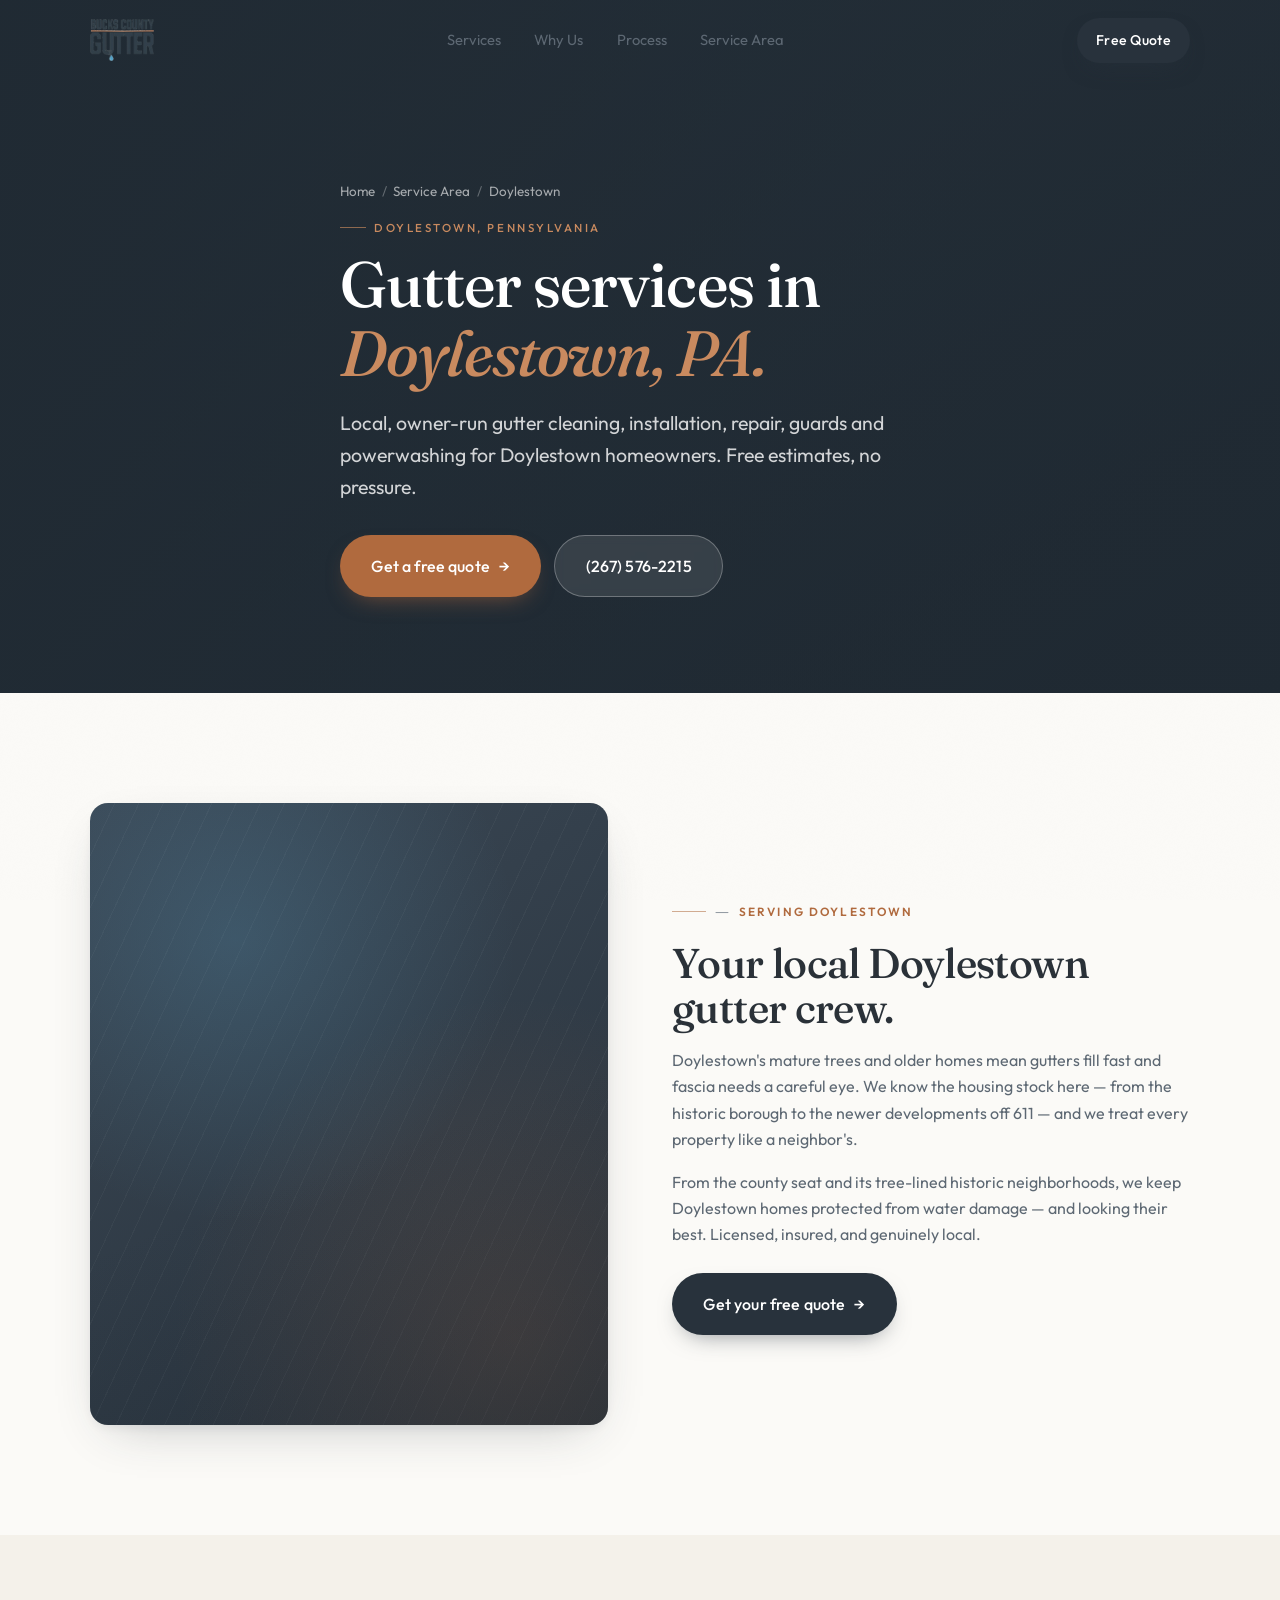
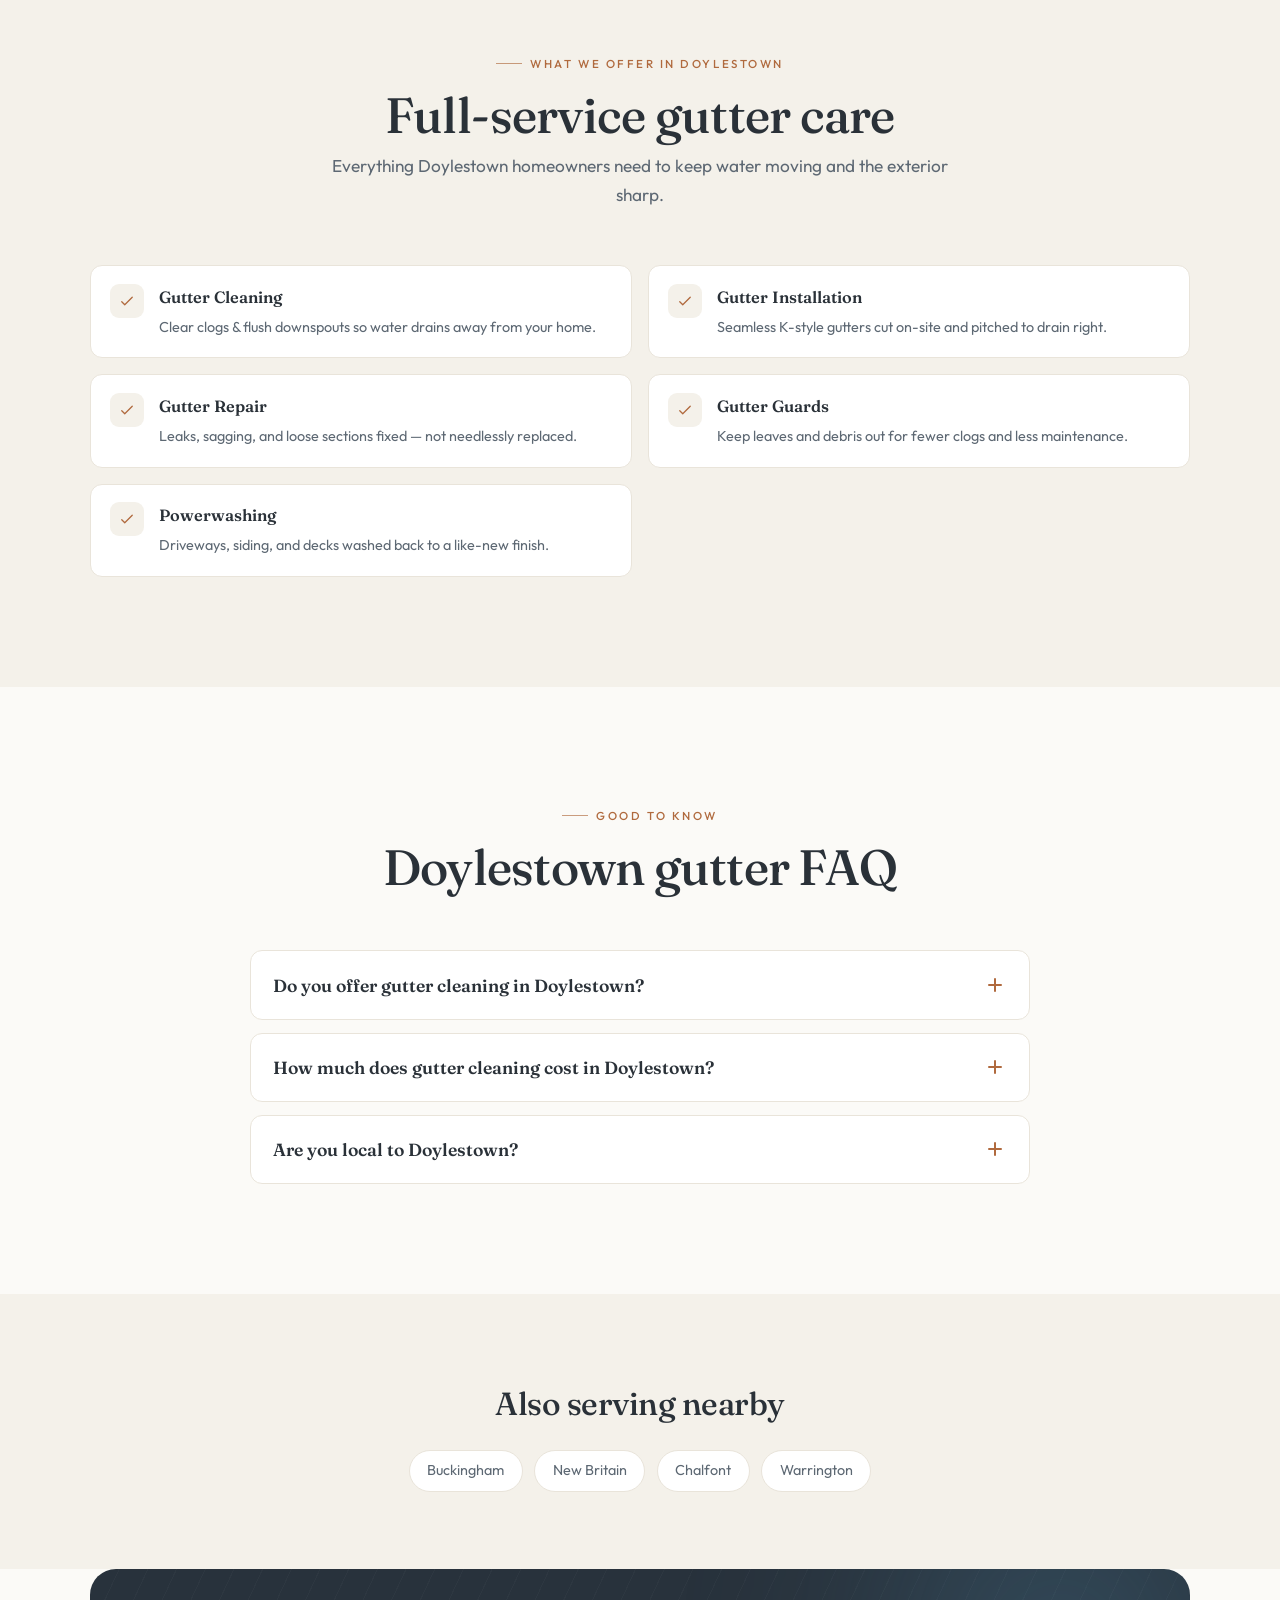
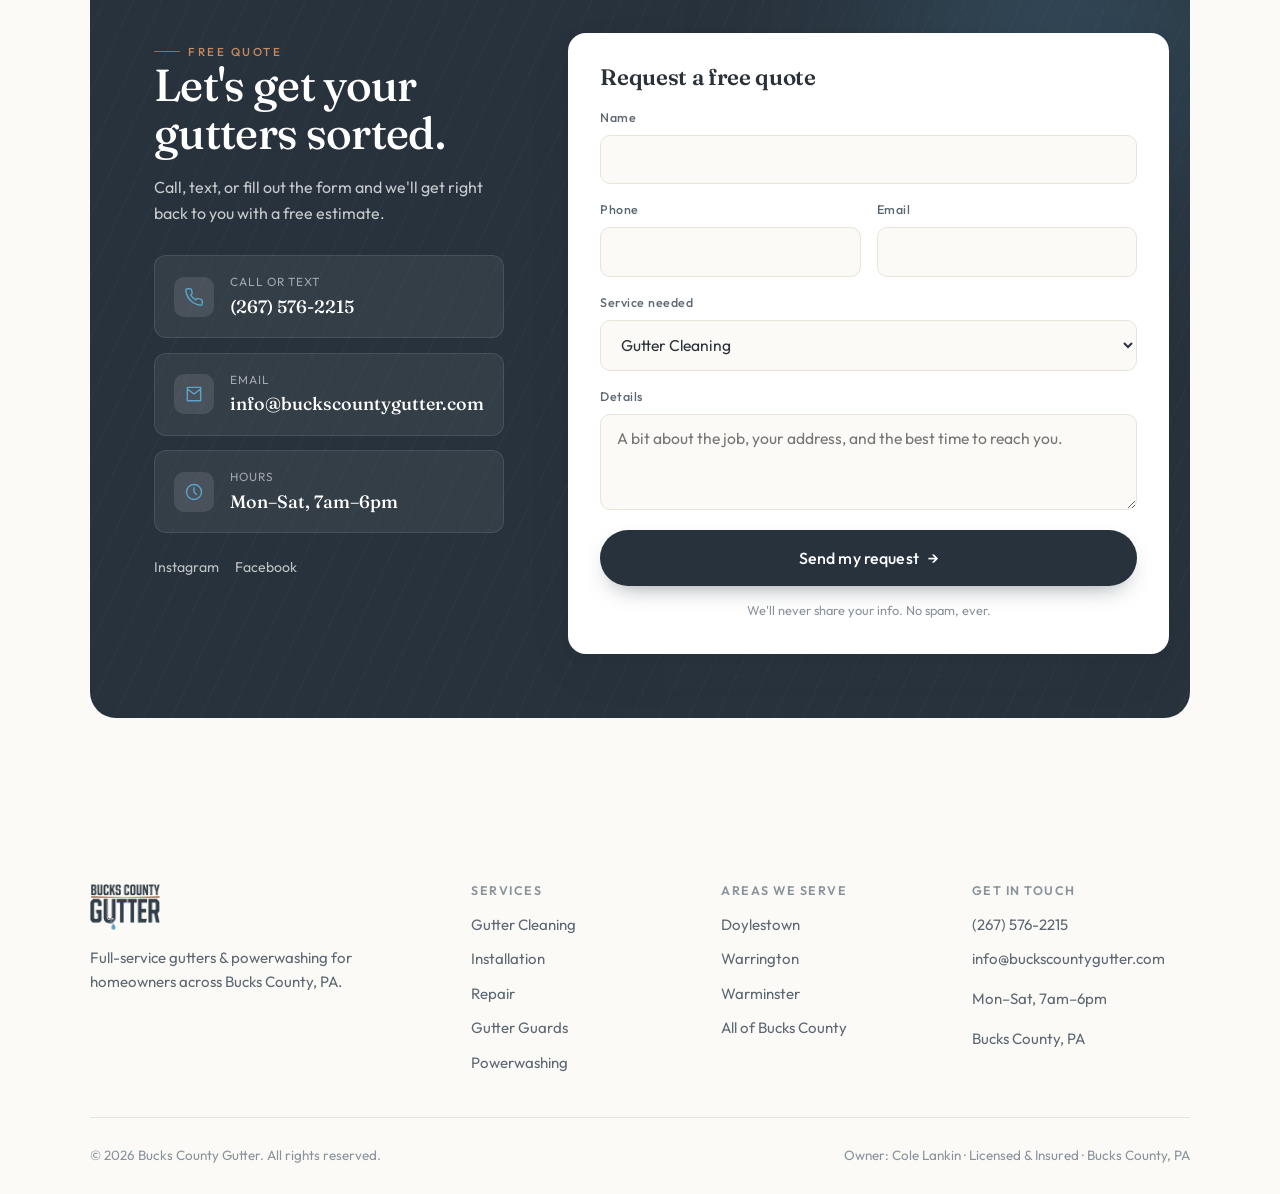
==== areas/gutter-cleaning-doylestown.html @ 2aefb69c "Initial commit: full BCG website with css, assets, services, and areas folders Co-Authored-By: Claud" ====
<!DOCTYPE html>
<html lang="en" class="no-js">
<head>
<meta charset="UTF-8" />
<meta name="viewport" content="width=device-width, initial-scale=1.0" />
<title>Gutter Cleaning & Installation in Doylestown, PA | Bucks County Gutter</title>
<meta name="description" content="Local gutter cleaning, installation, repair, guards & powerwashing in Doylestown, PA. Owner-run, licensed & insured. Free estimates — call (267) 576-2215." />
<link rel="canonical" href="https://buckscountygutter.com/areas/gutter-cleaning-doylestown.html" />
<meta name="robots" content="index, follow" />
<meta property="og:type" content="website" />
<meta property="og:title" content="Gutter Cleaning & Installation in Doylestown, PA | Bucks County Gutter" />
<meta property="og:description" content="Local gutter cleaning, installation, repair, guards & powerwashing in Doylestown, PA. Owner-run, licensed & insured. Free estimates — call (267) 576-2215." />
<meta property="og:url" content="https://buckscountygutter.com/areas/gutter-cleaning-doylestown.html" />
<meta property="og:image" content="https://buckscountygutter.com/assets/logo.png" />
<meta property="og:site_name" content="Bucks County Gutter" />
<meta name="twitter:card" content="summary" />
<link rel="icon" href="../assets/favicon.png" type="image/png" />
<link rel="preconnect" href="https://fonts.googleapis.com" />
<link rel="preconnect" href="https://fonts.gstatic.com" crossorigin />
<link rel="preconnect" href="https://images.unsplash.com" />
<link href="https://fonts.googleapis.com/css2?family=Fraunces:opsz,wght@9..144,400;9..144,500;9..144,600&family=Outfit:wght@300;400;500;600&display=swap" rel="stylesheet" />
<link rel="stylesheet" href="../css/style.css" />
<script type="application/ld+json">{
  "@context":"https://schema.org","@type":"HomeAndConstructionBusiness",
  "@id":"https://buckscountygutter.com/#business","name":"Bucks County Gutter","url":"https://buckscountygutter.com/",
  "telephone":"+1-267-576-2215","email":"info@buckscountygutter.com","priceRange":"$$",
  "image":"https://buckscountygutter.com/assets/logo.png","logo":"https://buckscountygutter.com/assets/logo.png",
  "founder":{"@type":"Person","name":"Cole Lankin"},
  "address":{"@type":"PostalAddress","addressRegion":"PA","addressCountry":"US","addressLocality":"Doylestown"},
  "areaServed":[{"@type":"AdministrativeArea","name":"Bucks County, PA"},
    {"@type":"City","name":"Doylestown"},{"@type":"City","name":"Warrington"},
    {"@type":"City","name":"Warminster"},{"@type":"City","name":"Newtown"},
    {"@type":"City","name":"New Hope"},{"@type":"City","name":"Yardley"}],
  "openingHoursSpecification":{"@type":"OpeningHoursSpecification",
    "dayOfWeek":["Monday","Tuesday","Wednesday","Thursday","Friday","Saturday"],"opens":"07:00","closes":"18:00"}
}</script>
<script type="application/ld+json">{"@context":"https://schema.org","@type":"FAQPage","mainEntity":[{"@type":"Question","name":"Do you offer gutter cleaning in Doylestown?","acceptedAnswer":{"@type":"Answer","text":"Yes — Doylestown is right in our core service area. We provide gutter cleaning, installation, repair, guards, and powerwashing throughout Doylestown and the surrounding Bucks County towns."}},{"@type":"Question","name":"How much does gutter cleaning cost in Doylestown?","acceptedAnswer":{"@type":"Answer","text":"Pricing depends on the size of your home, the number of stories, and the condition of the gutters. We give free, no-obligation estimates — just reach out and we'll get you a clear price."}},{"@type":"Question","name":"Are you local to Doylestown?","acceptedAnswer":{"@type":"Answer","text":"We're a local, owner-run Bucks County business and Doylestown is one of our primary service areas. When you call, you're dealing with the owner, not a call center."}}]}</script>
</head>
<body id="top">
<header class="hdr">
  <div class="wrap hdr-in">
    <a href="../index.html" class="logo"><img src="../assets/logo.png" alt="Bucks County Gutter" /></a>
    <nav class="nav">
      <a href="../index.html#services">Services</a>
      <a href="../index.html#why">Why Us</a>
      <a href="../index.html#process">Process</a>
      <a href="../index.html#area">Service Area</a>
    </nav>
    <a href="../index.html#contact" class="btn btn-primary">Free Quote</a>
    <button class="burger" aria-label="Menu"><span></span><span></span><span></span></button>
  </div>
</header>
<div class="mnav">
  <a href="../index.html#services">Services</a>
  <a href="../index.html#why">Why Us</a>
  <a href="../index.html#process">Process</a>
  <a href="../index.html#area">Service Area</a>
  <a href="../index.html#contact" class="btn btn-primary">Free Quote</a>
</div>
<section class="phero">
  <div class="phero-bg"><img src="https://images.unsplash.com/photo-1632759145351-1d592919f522?auto=format&fit=crop&w=1100&q=70" alt="Gutter services in Doylestown, PA" onerror="this.style.opacity=0;this.onerror=null;" /></div>
  <div class="wrap phero-in">
    <div class="crumb"><a href="../index.html">Home</a><span class="sep">/</span><a href="../index.html#area">Service Area</a><span class="sep">/</span><span>Doylestown</span></div>
    <span class="eyebrow light">Doylestown, Pennsylvania</span>
    <h1>Gutter services in <em>Doylestown, PA.</em></h1>
    <p class="phero-lead">Local, owner-run gutter cleaning, installation, repair, guards and powerwashing for Doylestown homeowners. Free estimates, no pressure.</p>
    <div class="phero-cta"><a href="#contact" class="btn btn-copper btn-lg">Get a free quote <span class="arrow">&rarr;</span></a>
      <a href="tel:+12675762215" class="btn btn-light btn-lg">(267) 576-2215</a></div>
  </div>
</section>
<section class="sec"><div class="wrap split">
  <div class="reveal"><div class="photo split-media zoom"><img src="https://images.unsplash.com/photo-1558036117-15d82a90b9b1?auto=format&fit=crop&w=1100&q=70" alt="Doylestown, PA home with clean gutters" loading="lazy" onerror="this.style.opacity=0;this.onerror=null;" /></div></div>
  <div class="reveal">
    <span class="mark"><span class="ln"></span><span class="n">&mdash;</span> Serving Doylestown</span>
    <h2 style="font-size:clamp(1.9rem,3.6vw,2.6rem);margin:1rem 0 .6rem">Your local Doylestown gutter crew.</h2>
    <p style="color:var(--ink-soft)">Doylestown's mature trees and older homes mean gutters fill fast and fascia needs a careful eye. We know the housing stock here — from the historic borough to the newer developments off 611 — and we treat every property like a neighbor's.</p>
    <p style="color:var(--ink-soft)">From the county seat and its tree-lined historic neighborhoods, we keep Doylestown homes protected from water damage — and looking their best. Licensed, insured, and genuinely local.</p>
    <a href="#contact" class="btn btn-primary btn-lg" style="margin-top:.6rem">Get your free quote <span class="arrow">&rarr;</span></a>
  </div>
</div></section>
<section class="sec" style="background:var(--paper-2)"><div class="wrap">
  <div class="sec-head center reveal"><span class="eyebrow center">What we offer in Doylestown</span><h2>Full-service gutter care</h2>
    <p>Everything Doylestown homeowners need to keep water moving and the exterior sharp.</p></div>
  <div class="incl">
      <a class="incl-item reveal" href="../services/gutter-cleaning.html" style="text-decoration:none">
        <span class="ic"><svg viewBox="0 0 24 24"><path d="M5 13l4 4L19 7"/></svg></span><div><b>Gutter Cleaning</b><span>Clear clogs & flush downspouts so water drains away from your home.</span></div></a>
      <a class="incl-item reveal" href="../services/installation.html" style="text-decoration:none">
        <span class="ic"><svg viewBox="0 0 24 24"><path d="M5 13l4 4L19 7"/></svg></span><div><b>Gutter Installation</b><span>Seamless K-style gutters cut on-site and pitched to drain right.</span></div></a>
      <a class="incl-item reveal" href="../services/repair.html" style="text-decoration:none">
        <span class="ic"><svg viewBox="0 0 24 24"><path d="M5 13l4 4L19 7"/></svg></span><div><b>Gutter Repair</b><span>Leaks, sagging, and loose sections fixed — not needlessly replaced.</span></div></a>
      <a class="incl-item reveal" href="../services/gutter-guards.html" style="text-decoration:none">
        <span class="ic"><svg viewBox="0 0 24 24"><path d="M5 13l4 4L19 7"/></svg></span><div><b>Gutter Guards</b><span>Keep leaves and debris out for fewer clogs and less maintenance.</span></div></a>
      <a class="incl-item reveal" href="../services/powerwashing.html" style="text-decoration:none">
        <span class="ic"><svg viewBox="0 0 24 24"><path d="M5 13l4 4L19 7"/></svg></span><div><b>Powerwashing</b><span>Driveways, siding, and decks washed back to a like-new finish.</span></div></a>
  </div>
</div></section>
<section class="sec"><div class="wrap">
  <div class="sec-head center reveal"><span class="eyebrow center">Good to know</span><h2>Doylestown gutter FAQ</h2></div>
  <div class="faq">
      <details class="reveal"><summary>Do you offer gutter cleaning in Doylestown?<span class="pm"></span></summary><p>Yes — Doylestown is right in our core service area. We provide gutter cleaning, installation, repair, guards, and powerwashing throughout Doylestown and the surrounding Bucks County towns.</p></details>
      <details class="reveal"><summary>How much does gutter cleaning cost in Doylestown?<span class="pm"></span></summary><p>Pricing depends on the size of your home, the number of stories, and the condition of the gutters. We give free, no-obligation estimates — just reach out and we'll get you a clear price.</p></details>
      <details class="reveal"><summary>Are you local to Doylestown?<span class="pm"></span></summary><p>We're a local, owner-run Bucks County business and Doylestown is one of our primary service areas. When you call, you're dealing with the owner, not a call center.</p></details>
  </div>
</div></section>
<section class="sec tight" style="background:var(--paper-2)"><div class="wrap">
  <div class="sec-head center reveal" style="margin-bottom:1.4rem"><h2 style="font-size:clamp(1.5rem,2.6vw,2rem)">Also serving nearby</h2></div>
  <div class="area-grid" style="justify-content:center"><span>Buckingham</span><span>New Britain</span><span>Chalfont</span><span>Warrington</span></div>
</div></section>

<section class="sec" id="contact" style="padding-top:0">
  <div class="wrap"><div class="cta reveal"><div class="cta-glow"></div><div class="cta-in">
    <div>
      <span class="eyebrow light">Free quote</span>
      <h2>Let's get your<br />gutters sorted.</h2>
      <p class="cta-lead">Call, text, or fill out the form and we'll get right back to you with a free estimate.</p>
      <div class="contact-row">
        <a href="tel:+12675762215" class="cmethod"><span class="ic"><svg viewBox="0 0 24 24"><path d="M22 16.9v3a2 2 0 0 1-2.2 2 19.8 19.8 0 0 1-8.6-3 19.5 19.5 0 0 1-6-6 19.8 19.8 0 0 1-3-8.6A2 2 0 0 1 4.1 2h3a2 2 0 0 1 2 1.7c.1.9.3 1.8.6 2.6a2 2 0 0 1-.5 2.1L8 9.5a16 16 0 0 0 6 6l1.1-1.1a2 2 0 0 1 2.1-.5c.8.3 1.7.5 2.6.6a2 2 0 0 1 1.7 2z"/></svg></span><div><small>Call or text</small><b>(267) 576-2215</b></div></a>
        <a href="mailto:info@buckscountygutter.com" class="cmethod"><span class="ic"><svg viewBox="0 0 24 24"><path d="M4 4h16v16H4zM4 6l8 6 8-6"/></svg></span><div><small>Email</small><b>info@buckscountygutter.com</b></div></a>
        <div class="cmethod"><span class="ic"><svg viewBox="0 0 24 24"><path d="M12 7v5l3 3M21 12a9 9 0 1 1-18 0 9 9 0 0 1 18 0z"/></svg></span><div><small>Hours</small><b>Mon&ndash;Sat, 7am&ndash;6pm</b></div></div>
      </div>
      <div class="csocial"><a href="#">Instagram</a><a href="#">Facebook</a></div>
    </div>
    <form class="form" action="https://formspree.io/f/YOUR_FORM_ID" method="POST">
      <h3>Request a free quote</h3>
      <div class="fld"><label for="name">Name</label><input id="name" name="name" type="text" required autocomplete="name" /></div>
      <div class="fld-row"><div class="fld"><label for="phone">Phone</label><input id="phone" name="phone" type="tel" required autocomplete="tel" /></div>
        <div class="fld"><label for="email">Email</label><input id="email" name="email" type="email" autocomplete="email" /></div></div>
      <div class="fld"><label for="service">Service needed</label><select id="service" name="service">
        <option>Gutter Cleaning</option><option>Installation</option><option>Repair</option><option>Gutter Guards</option><option>Powerwashing</option><option>Not sure / Multiple</option></select></div>
      <div class="fld"><label for="msg">Details</label><textarea id="msg" name="message" placeholder="A bit about the job, your address, and the best time to reach you."></textarea></div>
      <button class="btn btn-primary btn-lg" type="submit">Send my request <span class="arrow">&rarr;</span></button>
      <p class="fineprint">We'll never share your info. No spam, ever.</p>
    </form>
  </div></div></div>
</section>
<footer class="ftr"><div class="wrap">
  <div class="ftr-in">
    <div class="ftr-brand"><img src="../assets/logo.png" alt="Bucks County Gutter" />
      <p>Full-service gutters &amp; powerwashing for homeowners across Bucks County, PA.</p></div>
    <div class="ftr-col"><h4>Services</h4>
      <a href="../services/gutter-cleaning.html">Gutter Cleaning</a>
      <a href="../services/installation.html">Installation</a>
      <a href="../services/repair.html">Repair</a>
      <a href="../services/gutter-guards.html">Gutter Guards</a>
      <a href="../services/powerwashing.html">Powerwashing</a></div>
    <div class="ftr-col"><h4>Areas We Serve</h4>
      <a href="../areas/gutter-cleaning-doylestown.html">Doylestown</a>
      <a href="../areas/gutter-cleaning-warrington.html">Warrington</a>
      <a href="../areas/gutter-cleaning-warminster.html">Warminster</a>
      <a href="../index.html#area">All of Bucks County</a></div>
    <div class="ftr-col"><h4>Get in touch</h4>
      <a href="tel:+12675762215">(267) 576-2215</a><a href="mailto:info@buckscountygutter.com">info@buckscountygutter.com</a>
      <p>Mon&ndash;Sat, 7am&ndash;6pm</p><p>Bucks County, PA</p></div>
  </div>
  <div class="ftr-bottom"><span>&copy; <span data-year></span> Bucks County Gutter. All rights reserved.</span>
    <span>Owner: Cole Lankin &middot; Licensed &amp; Insured &middot; Bucks County, PA</span></div>
</div></footer>
<a href="tel:+12675762215" class="scall">&#128222;&nbsp; Call for a free quote</a>
<script src="../css/main.js"></script>
</body></html>
---- css/style.css ----
/* =================================================================
   Bucks County Gutter — shared design system
   One stylesheet for every page. Edit a token below to reskin all.
   ================================================================= */

:root{
  /* brand */
  --navy:#28323c;
  --navy-2:#1f2932;
  --navy-soft:#3a4754;
  --ink:#2a3138;
  --ink-soft:#5d6873;
  --ink-faint:#8a939c;
  --copper:#b06a3e;
  --copper-soft:#c98a5f;
  --copper-deep:#965734;
  --water:#5ba3c9;
  --water-soft:#7cbfe0;

  /* surfaces */
  --paper:#fbfaf7;
  --paper-2:#f4f1ea;
  --paper-3:#efeae1;
  --card:#ffffff;
  --line:#e9e4da;
  --line-soft:#f0ece4;
  --white:#fff;

  /* type */
  --serif:"Fraunces",Georgia,serif;
  --sans:"Outfit",system-ui,sans-serif;

  /* layout */
  --maxw:1180px;
  --gap:clamp(20px,4vw,28px);
  --r:18px;
  --r-sm:12px;
  --r-lg:26px;

  /* shadows — layered for realism */
  --shadow-sm:0 2px 6px -2px rgba(40,50,60,.10),0 6px 18px -10px rgba(40,50,60,.22);
  --shadow:0 4px 12px -4px rgba(40,50,60,.10),0 18px 50px -22px rgba(40,50,60,.30);
  --shadow-lg:0 8px 24px -8px rgba(40,50,60,.14),0 40px 80px -30px rgba(40,50,60,.40);
  --ease:cubic-bezier(.2,.7,.3,1);
}

*,*::before,*::after{box-sizing:border-box}
html{scroll-behavior:smooth;-webkit-text-size-adjust:100%}
body{margin:0;font-family:var(--sans);color:var(--ink);background:var(--paper);line-height:1.65;font-weight:400;-webkit-font-smoothing:antialiased;overflow-x:hidden}
img{max-width:100%;display:block}
a{color:inherit;text-decoration:none}
::selection{background:var(--copper);color:#fff}

/* subtle paper grain on the whole body for warmth/depth */
body::before{
  content:"";position:fixed;inset:0;z-index:-1;pointer-events:none;opacity:.4;
  background-image:url("data:image/svg+xml,%3Csvg xmlns='http://www.w3.org/2000/svg' width='120' height='120'%3E%3Cfilter id='n'%3E%3CfeTurbulence type='fractalNoise' baseFrequency='.9' numOctaves='2'/%3E%3CfeColorMatrix type='saturate' values='0'/%3E%3C/filter%3E%3Crect width='100%25' height='100%25' filter='url(%23n)' opacity='.025'/%3E%3C/svg%3E");
}

.wrap{width:100%;max-width:var(--maxw);margin-inline:auto;padding-inline:clamp(20px,5vw,40px)}
.wrap-narrow{max-width:920px}

h1,h2,h3,h4{font-family:var(--serif);font-weight:500;line-height:1.08;letter-spacing:-.015em;margin:0}
h1 em,h2 em{font-style:italic;color:var(--copper)}

/* eyebrow */
.eyebrow{font-family:var(--sans);font-weight:500;font-size:.72rem;letter-spacing:.22em;text-transform:uppercase;color:var(--copper);display:inline-flex;align-items:center;gap:.7em}
.eyebrow::before{content:"";width:26px;height:1px;background:var(--copper);opacity:.65}
.eyebrow.center{justify-content:center}
.eyebrow.light{color:var(--copper-soft)}
.eyebrow.light::before{background:var(--copper-soft)}

/* ---------- buttons ---------- */
.btn{display:inline-flex;align-items:center;justify-content:center;gap:.55em;font-family:var(--sans);font-weight:500;font-size:.95rem;letter-spacing:.01em;padding:.9em 1.6em;border-radius:100px;border:1px solid transparent;cursor:pointer;transition:transform .25s var(--ease),box-shadow .25s,background .25s,color .25s,border-color .25s}
.btn-primary{background:var(--navy);color:var(--white);box-shadow:0 10px 24px -12px rgba(40,50,60,.6)}
.btn-primary:hover{transform:translateY(-2px);box-shadow:0 16px 32px -12px rgba(40,50,60,.7)}
.btn-outline{background:transparent;color:var(--ink);border-color:var(--line)}
.btn-outline:hover{border-color:var(--navy);transform:translateY(-2px)}
.btn-light{background:rgba(255,255,255,.1);color:var(--white);border-color:rgba(255,255,255,.28);backdrop-filter:blur(4px)}
.btn-light:hover{background:rgba(255,255,255,.18);transform:translateY(-2px)}
.btn-copper{background:var(--copper);color:#fff;box-shadow:0 10px 24px -12px rgba(176,106,62,.7)}
.btn-copper:hover{background:var(--copper-deep);transform:translateY(-2px)}
.btn-lg{padding:1.05em 1.9em;font-size:1rem}
.arrow{transition:transform .25s var(--ease)}
.btn:hover .arrow{transform:translateX(4px)}

/* ---------- header ---------- */
.hdr{position:fixed;top:0;left:0;right:0;z-index:60;transition:background .3s,box-shadow .3s,padding .3s;padding:18px 0}
.hdr.scrolled{background:rgba(251,250,247,.85);backdrop-filter:blur(14px);box-shadow:0 1px 0 var(--line);padding:10px 0}
.hdr-in{display:flex;align-items:center;justify-content:space-between;gap:1rem}
.logo img{height:42px;width:auto;transition:height .3s}
.hdr.scrolled .logo img{height:36px}
.nav{display:flex;align-items:center;gap:2.1rem}
.nav a{font-size:.92rem;font-weight:400;color:var(--ink-soft);position:relative;transition:color .2s}
.nav a::after{content:"";position:absolute;left:0;bottom:-5px;width:0;height:1px;background:var(--copper);transition:width .25s var(--ease)}
.nav a:hover,.nav a.active{color:var(--ink)}
.nav a:hover::after,.nav a.active::after{width:100%}
.hdr .btn{padding:.7em 1.3em;font-size:.88rem}
.burger{display:none;flex-direction:column;gap:5px;background:none;border:none;cursor:pointer;padding:8px;z-index:70}
.burger span{width:24px;height:2px;background:var(--ink);border-radius:2px;transition:.3s var(--ease)}
.burger.open span:nth-child(1){transform:translateY(7px) rotate(45deg)}
.burger.open span:nth-child(2){opacity:0}
.burger.open span:nth-child(3){transform:translateY(-7px) rotate(-45deg)}
.mnav{position:fixed;inset:0;background:var(--paper);z-index:65;display:flex;flex-direction:column;align-items:center;justify-content:center;gap:1.3rem;opacity:0;pointer-events:none;transition:opacity .35s}
.mnav.open{opacity:1;pointer-events:auto}
.mnav a{font-family:var(--serif);font-size:1.9rem;color:var(--ink)}
.mnav .btn{font-family:var(--sans);font-size:1rem;margin-top:.8rem}

/* ---------- hero (home) ---------- */
.hero{position:relative;padding-top:clamp(130px,18vw,200px);padding-bottom:clamp(70px,9vw,110px);overflow:hidden}
.glow{position:absolute;border-radius:50%;filter:blur(80px);z-index:0;pointer-events:none}
.glow.a{width:520px;height:520px;background:radial-gradient(circle,rgba(91,163,201,.20),transparent 70%);top:-120px;right:-80px}
.glow.b{width:440px;height:440px;background:radial-gradient(circle,rgba(176,106,62,.14),transparent 70%);bottom:-160px;left:-120px}
.hero-in{position:relative;z-index:1;display:grid;grid-template-columns:1.05fr .95fr;gap:clamp(30px,5vw,64px);align-items:center}
.hero h1{font-size:clamp(2.7rem,6vw,4.5rem);font-weight:500}
.hero-lead{font-size:clamp(1.05rem,1.6vw,1.22rem);color:var(--ink-soft);max-width:30ch;margin:1.5rem 0 2.2rem}
.hero-cta{display:flex;flex-wrap:wrap;gap:.8rem;margin-bottom:2.4rem}
.hero-meta{display:flex;flex-wrap:wrap;gap:1.6rem 2rem}
.hero-meta div{display:flex;flex-direction:column}
.hero-meta b{font-family:var(--serif);font-size:1.5rem;font-weight:600;color:var(--navy);line-height:1}
.hero-meta span{font-size:.78rem;letter-spacing:.04em;color:var(--ink-faint);margin-top:.35rem}

/* photo frame — reusable */
.photo{position:relative;border-radius:var(--r);overflow:hidden;box-shadow:var(--shadow);background:linear-gradient(150deg,#3a4754,#28323c);}
/* refined placeholder texture shown if a photo is absent/slow */
.photo::before,.svc-photo::before{content:"";position:absolute;inset:0;background-image:radial-gradient(circle at 28% 22%,rgba(91,163,201,.22),transparent 46%),radial-gradient(circle at 82% 86%,rgba(176,106,62,.18),transparent 50%),repeating-linear-gradient(115deg,rgba(255,255,255,.035) 0,rgba(255,255,255,.035) 1px,transparent 1px,transparent 22px);z-index:0}
.photo img,.svc-photo img{position:relative;z-index:1}
.photo img{width:100%;height:100%;object-fit:cover;display:block;transition:transform .8s var(--ease)}
.photo.zoom:hover img{transform:scale(1.05)}
.photo::after{content:"";position:absolute;inset:0;background:linear-gradient(160deg,transparent 55%,rgba(31,41,50,.28));pointer-events:none}
.hero-art{aspect-ratio:4/5}
.hero-badge{position:absolute;top:18px;right:18px;z-index:2;background:var(--white);border-radius:var(--r-sm);padding:.85rem 1.1rem;box-shadow:var(--shadow-sm);display:flex;align-items:center;gap:.7rem}
.hero-badge .dot{width:34px;height:34px;border-radius:50%;background:linear-gradient(135deg,var(--water),var(--water-soft));flex:0 0 auto;display:grid;place-items:center;color:#fff;font-size:.9rem}
.hero-badge b{font-family:var(--serif);font-size:1rem;color:var(--navy);display:block;line-height:1.1}
.hero-badge span{font-size:.74rem;color:var(--ink-faint)}

/* ---------- trust strip ---------- */
.strip{border-block:1px solid var(--line);background:var(--paper-2)}
.strip-in{display:flex;flex-wrap:wrap;align-items:center;justify-content:center;gap:1rem 2.6rem;padding:1.1rem 0}
.strip span{font-size:.82rem;letter-spacing:.03em;color:var(--ink-faint);display:inline-flex;align-items:center;gap:.55em}
.strip .ic{color:var(--copper);font-weight:700}

/* ---------- sections ---------- */
.sec{padding-block:clamp(64px,9vw,110px)}
.sec.tight{padding-block:clamp(48px,6vw,80px)}
.sec-head{max-width:620px;margin-bottom:clamp(36px,5vw,56px)}
.sec-head.center{margin-inline:auto;text-align:center}
.sec-head h2{font-size:clamp(2rem,4vw,3.1rem);margin:1rem 0 .6rem;font-weight:500}
.sec-head p{font-size:1.08rem;color:var(--ink-soft);margin:0}

/* ---------- services grid ---------- */
.svc-grid{display:grid;grid-template-columns:repeat(3,1fr);gap:var(--gap)}
.svc{position:relative;display:flex;flex-direction:column;background:var(--card);border:1px solid var(--line);border-radius:var(--r);overflow:hidden;transition:transform .3s var(--ease),box-shadow .3s,border-color .3s}
.svc:hover{transform:translateY(-6px);box-shadow:var(--shadow);border-color:transparent}
.svc-photo{aspect-ratio:16/10;overflow:hidden;position:relative;background:linear-gradient(150deg,#3a4754,#28323c)}
.svc-photo img{width:100%;height:100%;object-fit:cover;transition:transform .7s var(--ease)}
.svc:hover .svc-photo img{transform:scale(1.07)}
.svc-photo .tag{position:absolute;left:12px;top:12px;background:rgba(31,41,50,.78);backdrop-filter:blur(6px);color:#fff;font-size:.68rem;letter-spacing:.1em;text-transform:uppercase;padding:.4em .8em;border-radius:100px}
.svc-body{padding:1.5rem 1.5rem 1.6rem;display:flex;flex-direction:column;flex:1}
.svc-ic{width:46px;height:46px;border-radius:13px;display:grid;place-items:center;background:var(--paper-2);margin-bottom:1rem;transition:background .3s}
.svc-ic svg{width:24px;height:24px;stroke:var(--navy);fill:none;stroke-width:1.6;stroke-linecap:round;stroke-linejoin:round;transition:stroke .3s}
.svc:hover .svc-ic{background:var(--navy)}
.svc:hover .svc-ic svg{stroke:#fff}
.svc h3{font-size:1.35rem;margin-bottom:.5rem;font-weight:600}
.svc p{color:var(--ink-soft);font-size:.96rem;margin:0 0 1.2rem}
.svc-link{margin-top:auto;font-family:var(--sans);font-size:.9rem;font-weight:500;color:var(--copper);display:inline-flex;align-items:center;gap:.4em}
.svc-link .arrow{transition:transform .25s var(--ease)}
.svc:hover .svc-link .arrow{transform:translateX(4px)}

/* ---------- split (why / generic) ---------- */
.split{display:grid;grid-template-columns:1fr 1fr;gap:clamp(34px,5vw,70px);align-items:center}
.split.reverse .split-media{order:2}
.split-media{aspect-ratio:5/6}
.why-list{list-style:none;padding:0;margin:1.8rem 0 2.2rem;display:grid;gap:1.2rem}
.why-list li{display:flex;gap:1rem;align-items:flex-start}
.why-ic{flex:0 0 auto;width:40px;height:40px;border-radius:12px;background:var(--paper-2);display:grid;place-items:center;color:var(--copper)}
.why-ic svg{width:20px;height:20px;stroke:currentColor;fill:none;stroke-width:1.7;stroke-linecap:round;stroke-linejoin:round}
.why-list b{font-family:var(--serif);font-size:1.12rem;font-weight:600;display:block;margin-bottom:.1rem}
.why-list p{margin:0;color:var(--ink-soft);font-size:.96rem}

/* ---------- process ---------- */
.proc-grid{display:grid;grid-template-columns:repeat(3,1fr);gap:var(--gap)}
.proc-card{position:relative;padding:2.2rem 1.7rem;border-radius:var(--r);background:var(--card);border:1px solid var(--line);transition:transform .3s var(--ease),box-shadow .3s}
.proc-card:hover{transform:translateY(-4px);box-shadow:var(--shadow-sm)}
.proc-num{font-family:var(--serif);font-size:2.6rem;font-weight:500;color:var(--copper-soft);line-height:1;margin-bottom:.8rem}
.proc-card h3{font-size:1.25rem;margin-bottom:.4rem;font-weight:600}
.proc-card p{margin:0;color:var(--ink-soft);font-size:.96rem}

/* ---------- stats band ---------- */
.stats{display:grid;grid-template-columns:repeat(4,1fr);gap:var(--gap);text-align:center}
.stat b{font-family:var(--serif);font-size:clamp(2.2rem,4vw,3rem);font-weight:600;color:var(--navy);display:block;line-height:1}
.stat span{font-size:.86rem;color:var(--ink-soft);margin-top:.4rem;display:block}

/* ---------- testimonials ---------- */
.quotes{display:grid;grid-template-columns:repeat(3,1fr);gap:var(--gap)}
.quote{background:var(--card);border:1px solid var(--line);border-radius:var(--r);padding:1.8rem 1.6rem;display:flex;flex-direction:column}
.quote .stars{color:var(--copper);letter-spacing:.1em;font-size:.9rem;margin-bottom:.9rem}
.quote p{font-family:var(--serif);font-size:1.08rem;line-height:1.5;color:var(--ink);margin:0 0 1.2rem}
.quote .who{margin-top:auto;display:flex;align-items:center;gap:.8rem}
.quote .av{width:40px;height:40px;border-radius:50%;background:linear-gradient(135deg,var(--copper-soft),var(--copper));display:grid;place-items:center;color:#fff;font-family:var(--serif);font-weight:600;flex:0 0 auto}
.quote .who b{font-size:.95rem;font-weight:600;display:block}
.quote .who span{font-size:.82rem;color:var(--ink-faint)}

/* ---------- area band ---------- */
.area-band{background:var(--paper-2);border-radius:var(--r-lg);padding:clamp(34px,5vw,60px);border:1px solid var(--line)}
.area-grid{display:flex;flex-wrap:wrap;gap:.7rem;margin-top:1.8rem}
.area-grid span{background:var(--white);border:1px solid var(--line);border-radius:100px;padding:.5rem 1.1rem;font-size:.9rem;color:var(--ink-soft);transition:.25s var(--ease)}
.area-grid span:hover{border-color:var(--copper);color:var(--ink);transform:translateY(-2px)}

/* ---------- CTA / contact ---------- */
.cta{position:relative;overflow:hidden;background:var(--navy);color:var(--white);border-radius:var(--r-lg)}
.cta-glow{position:absolute;width:500px;height:500px;border-radius:50%;filter:blur(90px);background:radial-gradient(circle,rgba(91,163,201,.30),transparent 70%);top:-180px;right:-120px;pointer-events:none}
.cta-in{position:relative;z-index:1;display:grid;grid-template-columns:1fr 1fr;gap:clamp(34px,5vw,64px);padding:clamp(38px,5vw,64px)}
.cta h2{color:var(--white);font-size:clamp(2rem,3.5vw,2.9rem);font-weight:500}
.cta-lead{color:rgba(255,255,255,.74);margin:1rem 0 1.8rem}
.contact-row{display:grid;gap:.9rem}
.cmethod{display:flex;align-items:center;gap:1rem;padding:1rem 1.2rem;border-radius:var(--r-sm);background:rgba(255,255,255,.06);border:1px solid rgba(255,255,255,.1);transition:.25s var(--ease)}
a.cmethod:hover{background:rgba(255,255,255,.12);transform:translateX(3px)}
.cmethod .ic{width:40px;height:40px;border-radius:10px;background:rgba(255,255,255,.1);display:grid;place-items:center;flex:0 0 auto;color:var(--water)}
.cmethod .ic svg{width:20px;height:20px;stroke:currentColor;fill:none;stroke-width:1.7;stroke-linecap:round;stroke-linejoin:round}
.cmethod small{display:block;font-size:.74rem;letter-spacing:.08em;text-transform:uppercase;color:rgba(255,255,255,.55)}
.cmethod b{font-family:var(--serif);font-size:1.12rem;font-weight:500}
.csocial{display:flex;gap:1rem;margin-top:1.4rem}
.csocial a{font-size:.88rem;color:rgba(255,255,255,.7);border-bottom:1px solid transparent;padding-bottom:2px;transition:.2s}
.csocial a:hover{color:var(--white);border-color:var(--water)}

/* ---------- form ---------- */
.form{background:var(--white);border-radius:var(--r);padding:clamp(22px,3vw,32px);box-shadow:var(--shadow)}
.form h3{font-size:1.4rem;margin-bottom:1.2rem;color:var(--ink);font-weight:600}
.fld{margin-bottom:1rem;display:flex;flex-direction:column}
.fld-row{display:grid;grid-template-columns:1fr 1fr;gap:1rem}
.fld label{font-size:.78rem;letter-spacing:.04em;color:var(--ink-soft);margin-bottom:.4rem;font-weight:500}
.fld input,.fld select,.fld textarea{font-family:var(--sans);font-size:.98rem;padding:.85rem .95rem;border:1px solid var(--line);border-radius:10px;background:var(--paper);color:var(--ink);transition:border-color .2s,box-shadow .2s}
.fld input:focus,.fld select:focus,.fld textarea:focus{outline:none;border-color:var(--water);box-shadow:0 0 0 4px rgba(91,163,201,.14)}
.fld textarea{resize:vertical;min-height:96px}
.form .btn{width:100%;margin-top:.3rem}
.fineprint{text-align:center;font-size:.8rem;color:var(--ink-faint);margin:.9rem 0 0}

/* ---------- footer ---------- */
.ftr{padding-block:clamp(40px,5vw,56px) 28px}
.ftr-in{display:grid;grid-template-columns:1.6fr 1fr 1fr 1fr;gap:2rem;padding-bottom:2rem;border-bottom:1px solid var(--line)}
.ftr-brand img{height:46px;margin-bottom:1rem}
.ftr-brand p{color:var(--ink-soft);font-size:.94rem;max-width:32ch;margin:0}
.ftr-col h4{font-family:var(--sans);font-size:.78rem;letter-spacing:.12em;text-transform:uppercase;color:var(--ink-faint);margin:0 0 1rem;font-weight:600}
.ftr-col a,.ftr-col p{display:block;color:var(--ink-soft);font-size:.94rem;margin-bottom:.6rem;transition:color .2s}
.ftr-col a:hover{color:var(--copper)}
.ftr-bottom{display:flex;flex-wrap:wrap;justify-content:space-between;gap:1rem;padding-top:1.6rem;font-size:.84rem;color:var(--ink-faint)}

/* ---------- sticky mobile call ---------- */
.scall{display:none;position:fixed;left:14px;right:14px;bottom:14px;z-index:55;background:var(--navy);color:var(--white);border-radius:100px;padding:.95rem;text-align:center;font-weight:500;box-shadow:0 14px 30px -10px rgba(40,50,60,.6)}

/* =================================================================
   SERVICE PAGE specific
   ================================================================= */
/* page hero with photo background */
.phero{position:relative;padding-top:clamp(120px,16vw,180px);padding-bottom:clamp(60px,8vw,96px);overflow:hidden;color:#fff;background:linear-gradient(150deg,#2a3640,#1f2932)}
.phero-bg{position:absolute;inset:0;z-index:0}
.phero-bg img{width:100%;height:100%;object-fit:cover;opacity:.34}
.phero-bg::after{content:"";position:absolute;inset:0;background:linear-gradient(120deg,rgba(31,41,50,.92),rgba(31,41,50,.55) 60%,rgba(31,41,50,.7))}
.phero-in{position:relative;z-index:1;max-width:680px}
.phero h1{font-size:clamp(2.4rem,5.5vw,4rem);color:#fff;font-weight:500;margin:.8rem 0 0}
.phero h1 em{color:var(--copper-soft)}
.phero-lead{font-size:clamp(1.05rem,1.6vw,1.22rem);color:rgba(255,255,255,.8);margin:1.2rem 0 2rem;max-width:46ch}
.phero-cta{display:flex;flex-wrap:wrap;gap:.8rem}

/* breadcrumb */
.crumb{position:relative;z-index:1;display:flex;gap:.5em;align-items:center;font-size:.84rem;color:rgba(255,255,255,.6);margin-bottom:.4rem}
.crumb a{color:rgba(255,255,255,.6);transition:color .2s}
.crumb a:hover{color:#fff}
.crumb .sep{opacity:.5}

/* feature rows (alternating) */
.frow{display:grid;grid-template-columns:1fr 1fr;gap:clamp(34px,5vw,64px);align-items:center;margin-bottom:clamp(40px,6vw,72px)}
.frow:last-child{margin-bottom:0}
.frow.flip .frow-media{order:2}
.frow-media{aspect-ratio:4/3}
.frow h3{font-size:clamp(1.5rem,2.6vw,2rem);margin:1rem 0 .6rem;font-weight:500}
.frow p{color:var(--ink-soft);margin:0 0 1rem}
.frow .mini-list{list-style:none;padding:0;margin:0;display:grid;gap:.6rem}
.frow .mini-list li{display:flex;gap:.7rem;align-items:flex-start;color:var(--ink-soft);font-size:.96rem}
.frow .mini-list .ck{flex:0 0 auto;width:22px;height:22px;border-radius:50%;background:var(--paper-2);display:grid;place-items:center;color:var(--copper);margin-top:.1rem}
.frow .mini-list .ck svg{width:13px;height:13px;stroke:currentColor;fill:none;stroke-width:2.2;stroke-linecap:round;stroke-linejoin:round}

/* checklist / included grid */
.incl{display:grid;grid-template-columns:repeat(2,1fr);gap:1rem}
.incl-item{display:flex;gap:.9rem;align-items:flex-start;background:var(--card);border:1px solid var(--line);border-radius:var(--r-sm);padding:1.1rem 1.2rem;transition:.25s var(--ease)}
.incl-item:hover{border-color:var(--copper-soft);transform:translateY(-2px);box-shadow:var(--shadow-sm)}
.incl-item .ic{flex:0 0 auto;width:34px;height:34px;border-radius:9px;background:var(--paper-2);display:grid;place-items:center;color:var(--copper)}
.incl-item .ic svg{width:18px;height:18px;stroke:currentColor;fill:none;stroke-width:1.7;stroke-linecap:round;stroke-linejoin:round}
.incl-item b{font-family:var(--serif);font-weight:600;font-size:1.02rem;display:block;margin-bottom:.15rem}
.incl-item span{font-size:.9rem;color:var(--ink-soft)}

/* gallery */
.gallery{display:grid;grid-template-columns:repeat(3,1fr);gap:var(--gap)}
.gallery .photo{aspect-ratio:4/3}
.gallery .photo.tall{grid-row:span 2;aspect-ratio:auto}

/* before/after pill row */
.ba{display:grid;grid-template-columns:1fr 1fr;gap:var(--gap)}
.ba .photo{aspect-ratio:4/3}
.ba .lbl{position:absolute;left:12px;bottom:12px;z-index:2;background:rgba(255,255,255,.92);color:var(--ink);font-size:.74rem;letter-spacing:.1em;text-transform:uppercase;font-weight:600;padding:.4em .9em;border-radius:100px}
.ba .lbl.after{background:var(--copper);color:#fff}

/* faq */
.faq{display:grid;gap:.8rem;max-width:780px;margin-inline:auto}
.faq details{background:var(--card);border:1px solid var(--line);border-radius:var(--r-sm);overflow:hidden;transition:border-color .2s}
.faq details[open]{border-color:var(--copper-soft)}
.faq summary{cursor:pointer;list-style:none;padding:1.2rem 1.4rem;font-family:var(--serif);font-size:1.1rem;font-weight:600;display:flex;justify-content:space-between;align-items:center;gap:1rem}
.faq summary::-webkit-details-marker{display:none}
.faq summary .pm{flex:0 0 auto;width:24px;height:24px;position:relative;transition:transform .3s var(--ease)}
.faq summary .pm::before,.faq summary .pm::after{content:"";position:absolute;background:var(--copper);border-radius:2px;top:50%;left:50%;transform:translate(-50%,-50%)}
.faq summary .pm::before{width:14px;height:2px}
.faq summary .pm::after{width:2px;height:14px;transition:transform .3s var(--ease)}
.faq details[open] summary .pm::after{transform:translate(-50%,-50%) scaleY(0)}
.faq p{padding:0 1.4rem 1.3rem;margin:0;color:var(--ink-soft);font-size:.98rem}

/* other-services chips */
.others{display:flex;flex-wrap:wrap;gap:.7rem;justify-content:center}
.others a{display:inline-flex;align-items:center;gap:.5em;background:var(--card);border:1px solid var(--line);border-radius:100px;padding:.6rem 1.2rem;font-size:.92rem;color:var(--ink-soft);transition:.25s var(--ease)}
.others a:hover{border-color:var(--copper);color:var(--ink);transform:translateY(-2px)}

/* ---------- reveal anim ---------- */
.reveal{opacity:0;transform:translateY(24px);transition:opacity .7s var(--ease),transform .7s var(--ease)}
.reveal.in{opacity:1;transform:none}
.no-js .reveal{opacity:1;transform:none}

/* ---------- responsive ---------- */
@media(max-width:980px){
  .hero-in,.split,.cta-in,.frow{grid-template-columns:1fr}
  .hero-art{aspect-ratio:16/11;order:-1}
  .split.reverse .split-media,.frow.flip .frow-media{order:-1}
  .svc-grid,.proc-grid,.quotes,.gallery{grid-template-columns:1fr 1fr}
  .gallery .photo.tall{grid-row:auto;aspect-ratio:4/3}
  .stats{grid-template-columns:1fr 1fr;gap:2rem 1rem}
  .ftr-in{grid-template-columns:1fr 1fr}
  .incl{grid-template-columns:1fr}
}
@media(max-width:680px){
  .nav,.hdr .btn{display:none}
  .burger{display:flex}
  .svc-grid,.proc-grid,.quotes,.gallery,.ba{grid-template-columns:1fr}
  .fld-row{grid-template-columns:1fr}
  .ftr-in{grid-template-columns:1fr}
  .scall{display:block}
  body{padding-bottom:74px}
  .hero-cta .btn,.phero-cta .btn{flex:1}
}
@media(prefers-reduced-motion:reduce){*{animation:none!important;transition:none!important}.reveal{opacity:1;transform:none}}

/* =================================================================
   DISTINCTIVE DESIGN MOVES (v2 art direction)
   ================================================================= */

/* --- editorial section marker: "01 — Label" --- */
.mark{display:inline-flex;align-items:center;gap:.8em;font-family:var(--sans);font-size:.74rem;letter-spacing:.18em;text-transform:uppercase;color:var(--copper);font-weight:600}
.mark .n{font-family:var(--serif);font-style:italic;font-weight:500;font-size:1.05rem;letter-spacing:0;color:var(--ink-faint)}
.mark .ln{width:34px;height:1px;background:var(--copper);opacity:.55}
.mark.center{justify-content:center}
.mark.light{color:var(--copper-soft)}
.mark.light .n{color:rgba(255,255,255,.5)}
.mark.light .ln{background:var(--copper-soft)}

/* --- giant outlined watermark word behind a heading --- */
.watermark{position:relative}
.watermark .wm{position:absolute;top:-.55em;left:-.04em;z-index:0;font-family:var(--serif);font-weight:600;font-size:clamp(5rem,16vw,12rem);line-height:.8;letter-spacing:-.03em;color:transparent;-webkit-text-stroke:1.5px var(--line);text-stroke:1.5px var(--line);pointer-events:none;user-select:none;white-space:nowrap}
.watermark .wm.dark{-webkit-text-stroke-color:rgba(255,255,255,.07);text-stroke-color:rgba(255,255,255,.07)}
.watermark > :not(.wm){position:relative;z-index:1}

/* --- signature "rain" hairlines (water flowing) --- */
.rain{position:absolute;inset:0;overflow:hidden;pointer-events:none;z-index:0}
.rain i{position:absolute;top:-20%;width:1px;height:40%;background:linear-gradient(to bottom,transparent,var(--water),transparent);opacity:.0;animation:fall linear infinite}
@keyframes fall{0%{transform:translateY(-60%);opacity:0}10%{opacity:.5}90%{opacity:.5}100%{transform:translateY(360%);opacity:0}}
.rain.copper i{background:linear-gradient(to bottom,transparent,var(--copper-soft),transparent)}

/* --- hero editorial side label --- */
.hero-side{position:absolute;left:clamp(20px,5vw,40px);top:50%;transform:translateY(-50%) rotate(180deg);writing-mode:vertical-rl;font-family:var(--sans);font-size:.72rem;letter-spacing:.3em;text-transform:uppercase;color:var(--ink-faint);z-index:2;display:flex;align-items:center;gap:1.2em}
.hero-side::after{content:"";width:60px;height:1px;background:var(--ink-faint);opacity:.5}
@media(max-width:1180px){.hero-side{display:none}}

/* hero headline animated underline accent */
.hero h1 .ul{position:relative;white-space:nowrap}
.hero h1 .ul::after{content:"";position:absolute;left:0;bottom:.08em;width:100%;height:.5em;background:linear-gradient(90deg,var(--copper-soft),var(--copper));opacity:.18;border-radius:3px;transform:scaleX(0);transform-origin:left;animation:ul-in 1s var(--ease) .5s forwards}
@keyframes ul-in{to{transform:scaleX(1)}}

/* --- asymmetric featured service tile --- */
.svc.feat{grid-column:span 2;flex-direction:row}
.svc.feat .svc-photo{aspect-ratio:auto;width:50%;flex:0 0 50%}
.svc.feat .svc-body{justify-content:center;padding:2.4rem}
.svc.feat h3{font-size:1.8rem}
.svc.feat p{font-size:1.02rem}
@media(max-width:860px){.svc.feat{grid-column:span 1;flex-direction:column}.svc.feat .svc-photo{width:100%;flex:auto;aspect-ratio:16/10}}

/* --- town marquee --- */
.marquee{overflow:hidden;-webkit-mask-image:linear-gradient(90deg,transparent,#000 8%,#000 92%,transparent);mask-image:linear-gradient(90deg,transparent,#000 8%,#000 92%,transparent)}
.marquee-track{display:flex;gap:0;width:max-content;animation:marq 38s linear infinite}
.marquee:hover .marquee-track{animation-play-state:paused}
.marq-item{font-family:var(--serif);font-size:clamp(1.6rem,3.2vw,2.6rem);font-weight:500;color:var(--ink);padding:0 1.2rem;display:inline-flex;align-items:center;gap:2.4rem;white-space:nowrap}
.marq-item::after{content:"";width:8px;height:8px;border-radius:50%;background:var(--copper);opacity:.7;flex:0 0 auto}
.marq-item.dim{color:transparent;-webkit-text-stroke:1.4px var(--copper-soft);text-stroke:1.4px var(--copper-soft)}
@keyframes marq{to{transform:translateX(-50%)}}
@media(prefers-reduced-motion:reduce){.marquee-track{animation:none;flex-wrap:wrap;justify-content:center}}

/* --- numbered process: connecting line + big ghost numbers --- */
.proc-card .proc-num{font-style:italic}
.proc-card{overflow:hidden}
.proc-card .ghost{position:absolute;right:-.1em;bottom:-.35em;font-family:var(--serif);font-weight:600;font-size:7rem;line-height:.7;color:var(--line-soft);z-index:0;pointer-events:none}
.proc-card > *{position:relative;z-index:1}
.proc-card .proc-num{color:var(--copper)}

/* --- stat: copper rule accent --- */
.stat{position:relative;padding-top:1.4rem}
.stat::before{content:"";position:absolute;top:0;left:50%;transform:translateX(-50%);width:32px;height:2px;background:var(--copper);border-radius:2px}

/* --- quote: oversized opening mark --- */
.quote{position:relative}
.quote .qm{position:absolute;top:.6rem;right:1.2rem;font-family:var(--serif);font-size:4rem;line-height:1;color:var(--line);z-index:0}
.quote > *{position:relative;z-index:1}

/* --- CTA: layered depth + corner rule --- */
.cta{position:relative}
.cta::before{content:"";position:absolute;inset:0;background-image:repeating-linear-gradient(115deg,rgba(255,255,255,.025) 0,rgba(255,255,255,.025) 1px,transparent 1px,transparent 26px);pointer-events:none;z-index:0}
.cta-in{position:relative;z-index:1}

/* tighten section-head when using .mark */
.sec-head .mark{margin-bottom:1rem}

/* =================================================================
   OWNER / "MEET COLE" section
   ================================================================= */
.owner{position:relative;overflow:hidden}
.owner-in{display:grid;grid-template-columns:.85fr 1.15fr;gap:clamp(34px,5vw,72px);align-items:center}
.owner-portrait{position:relative;aspect-ratio:4/5;border-radius:var(--r);overflow:hidden;box-shadow:var(--shadow-lg);background:linear-gradient(150deg,#3a4754,#28323c)}
.owner-portrait img{width:100%;height:100%;object-fit:cover;position:relative;z-index:1}
.owner-portrait::before{content:"";position:absolute;inset:0;z-index:0;background-image:radial-gradient(circle at 30% 22%,rgba(91,163,201,.22),transparent 46%),radial-gradient(circle at 82% 86%,rgba(176,106,62,.18),transparent 50%),repeating-linear-gradient(115deg,rgba(255,255,255,.035) 0,rgba(255,255,255,.035) 1px,transparent 1px,transparent 22px)}
/* floating name plate on the portrait */
.owner-plate{position:absolute;left:-1px;bottom:18px;z-index:2;background:var(--white);padding:.9rem 1.4rem 1rem;border-radius:0 var(--r-sm) var(--r-sm) 0;box-shadow:var(--shadow);border-left:3px solid var(--copper)}
.owner-plate b{font-family:var(--serif);font-size:1.25rem;font-weight:600;display:block;line-height:1.1;color:var(--ink)}
.owner-plate span{font-size:.78rem;letter-spacing:.12em;text-transform:uppercase;color:var(--copper)}
/* copper corner ticks for that luxury framed feel */
.owner-portrait .tick{position:absolute;z-index:3;width:26px;height:26px;border-color:var(--copper-soft);pointer-events:none;opacity:.9}
.owner-portrait .tick.tl{top:14px;left:14px;border-top:2px solid;border-left:2px solid}
.owner-portrait .tick.tr{top:14px;right:14px;border-top:2px solid;border-right:2px solid}

.owner-copy h2{font-size:clamp(2rem,4vw,3rem);margin:1rem 0 .2rem;font-weight:500}
.owner-copy .role{font-family:var(--sans);font-size:.92rem;letter-spacing:.04em;color:var(--ink-faint);margin-bottom:1.4rem}
.owner-copy p{color:var(--ink-soft);margin:0 0 1.1rem;font-size:1.04rem}
/* signature pull-quote */
.owner-pull{position:relative;font-family:var(--serif);font-style:italic;font-size:clamp(1.3rem,2.4vw,1.7rem);line-height:1.35;color:var(--ink);padding:.4rem 0 .4rem 1.6rem;margin:1.6rem 0;border-left:2px solid var(--copper)}
.owner-pull .by{display:block;font-style:normal;font-family:var(--sans);font-size:.85rem;letter-spacing:.06em;color:var(--ink-faint);margin-top:.9rem}
.owner-pull .by b{color:var(--ink)}
/* hand-style signature using the serif italic */
.signature{font-family:var(--serif);font-style:italic;font-size:2rem;color:var(--copper-deep);line-height:1;margin-top:.2rem;transform:rotate(-3deg);transform-origin:left;display:inline-block}
.owner-actions{display:flex;flex-wrap:wrap;gap:.8rem;margin-top:1.8rem}

@media(max-width:980px){
  .owner-in{grid-template-columns:1fr}
  .owner-portrait{aspect-ratio:4/3;max-width:520px;order:-1}
}

/* --- owner section refinements (lighter, single mention) --- */
.owner-copy .signature{margin-top:1.4rem}
.owner-copy p:last-of-type{margin-bottom:0}

/* --- why-list hover for a touch more life --- */
.why-list li{padding:.4rem;border-radius:var(--r-sm);transition:background .25s var(--ease)}
.why-list li:hover{background:var(--paper-2)}

/* --- thin rain divider between sections --- */
.divider{position:relative;height:60px;overflow:hidden}
.divider .rain{position:absolute;inset:0}
.divider i{background:linear-gradient(to bottom,transparent,var(--copper-soft),transparent)}
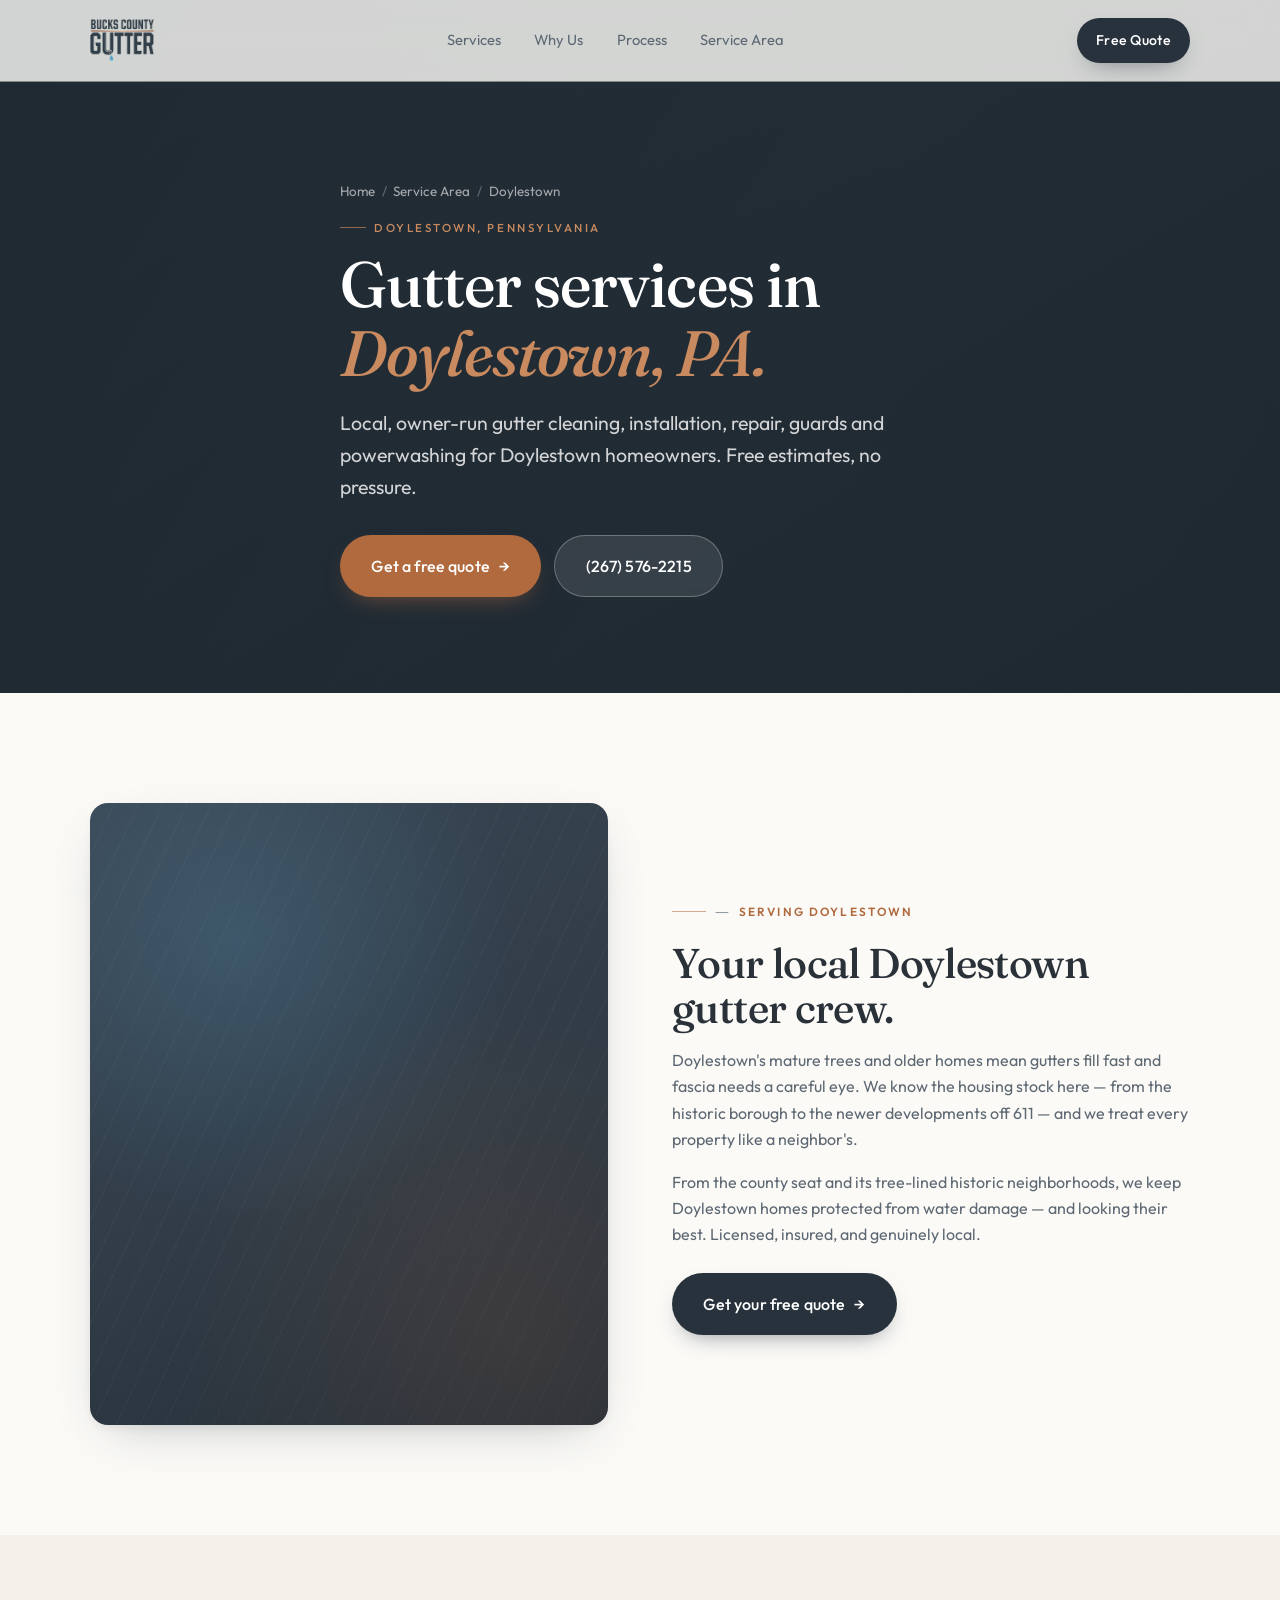
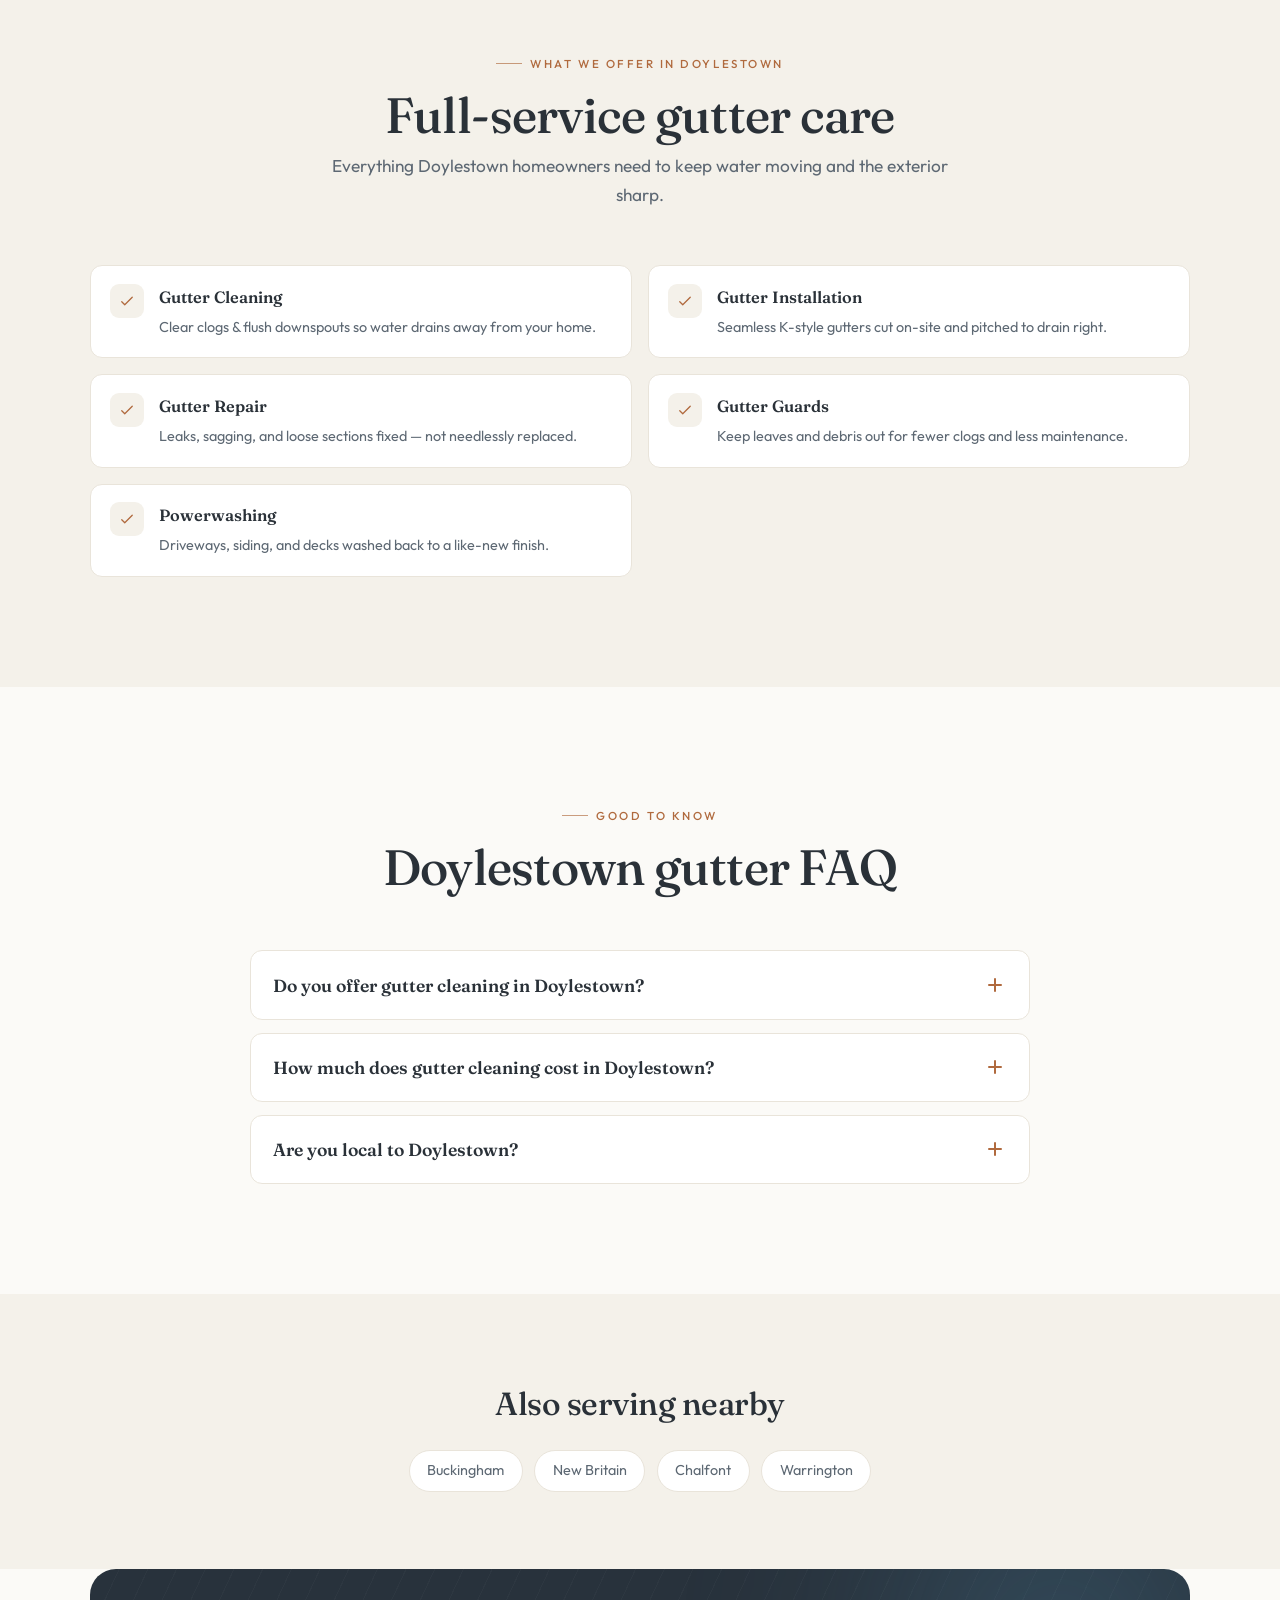
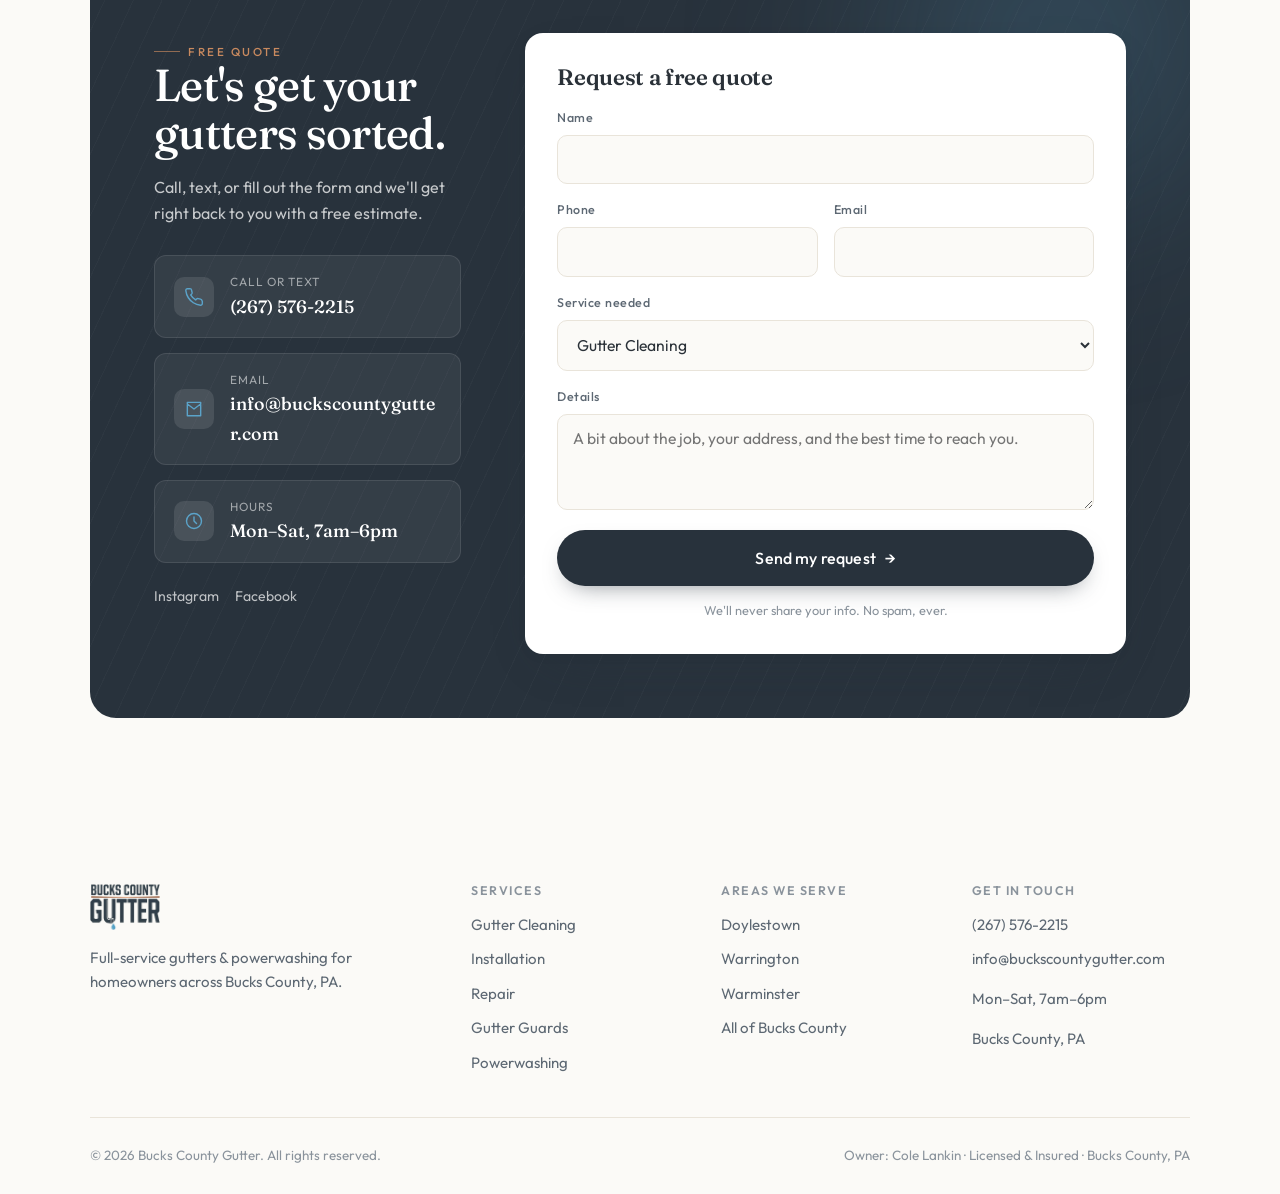
==== commit 92c4f9bc: "Add files via upload" ====
--- a/areas/gutter-cleaning-doylestown.html
+++ b/areas/gutter-cleaning-doylestown.html
@@ -120,7 +120,9 @@
       </div>
       <div class="csocial"><a href="#">Instagram</a><a href="#">Facebook</a></div>
     </div>
-    <form class="form" action="https://formspree.io/f/YOUR_FORM_ID" method="POST">
+    <form class="form" action="https://formspree.io/f/xzdwnyna" method="POST">
+      <input type="hidden" name="_subject" value="New quote request — Bucks County Gutter" />
+      <input type="text" name="_gotcha" tabindex="-1" autocomplete="off" style="position:absolute;left:-9999px;opacity:0;height:0;width:0;" aria-hidden="true" />
       <h3>Request a free quote</h3>
       <div class="fld"><label for="name">Name</label><input id="name" name="name" type="text" required autocomplete="name" /></div>
       <div class="fld-row"><div class="fld"><label for="phone">Phone</label><input id="phone" name="phone" type="tel" required autocomplete="tel" /></div>
--- a/css/style.css
+++ b/css/style.css
@@ -85,8 +85,8 @@
 .btn:hover .arrow{transform:translateX(4px)}
 
 /* ---------- header ---------- */
-.hdr{position:fixed;top:0;left:0;right:0;z-index:60;transition:background .3s,box-shadow .3s,padding .3s;padding:18px 0}
-.hdr.scrolled{background:rgba(251,250,247,.85);backdrop-filter:blur(14px);box-shadow:0 1px 0 var(--line);padding:10px 0}
+.hdr{position:fixed;top:0;left:0;right:0;z-index:60;transition:background .3s,box-shadow .3s,padding .3s;padding:18px 0;background:rgba(251,250,247,.82);backdrop-filter:blur(14px);-webkit-backdrop-filter:blur(14px);box-shadow:0 1px 0 rgba(233,228,218,.5)}
+.hdr.scrolled{background:rgba(251,250,247,.94);backdrop-filter:blur(18px);-webkit-backdrop-filter:blur(18px);box-shadow:0 1px 0 var(--line);padding:10px 0}
 .hdr-in{display:flex;align-items:center;justify-content:space-between;gap:1rem}
 .logo img{height:42px;width:auto;transition:height .3s}
 .hdr.scrolled .logo img{height:36px}
@@ -129,6 +129,7 @@
 .photo.zoom:hover img{transform:scale(1.05)}
 .photo::after{content:"";position:absolute;inset:0;background:linear-gradient(160deg,transparent 55%,rgba(31,41,50,.28));pointer-events:none}
 .hero-art{aspect-ratio:4/5}
+.hero-art img{filter:brightness(1.25)}
 .hero-badge{position:absolute;top:18px;right:18px;z-index:2;background:var(--white);border-radius:var(--r-sm);padding:.85rem 1.1rem;box-shadow:var(--shadow-sm);display:flex;align-items:center;gap:.7rem}
 .hero-badge .dot{width:34px;height:34px;border-radius:50%;background:linear-gradient(135deg,var(--water),var(--water-soft));flex:0 0 auto;display:grid;place-items:center;color:#fff;font-size:.9rem}
 .hero-badge b{font-family:var(--serif);font-size:1rem;color:var(--navy);display:block;line-height:1.1}
@@ -218,6 +219,7 @@
 a.cmethod:hover{background:rgba(255,255,255,.12);transform:translateX(3px)}
 .cmethod .ic{width:40px;height:40px;border-radius:10px;background:rgba(255,255,255,.1);display:grid;place-items:center;flex:0 0 auto;color:var(--water)}
 .cmethod .ic svg{width:20px;height:20px;stroke:currentColor;fill:none;stroke-width:1.7;stroke-linecap:round;stroke-linejoin:round}
+.cmethod > div{min-width:0;overflow-wrap:anywhere}
 .cmethod small{display:block;font-size:.74rem;letter-spacing:.08em;text-transform:uppercase;color:rgba(255,255,255,.55)}
 .cmethod b{font-family:var(--serif);font-size:1.12rem;font-weight:500}
 .csocial{display:flex;gap:1rem;margin-top:1.4rem}
@@ -328,6 +330,7 @@
 @media(max-width:980px){
   .hero-in,.split,.cta-in,.frow{grid-template-columns:1fr}
   .hero-art{aspect-ratio:16/11;order:-1}
+  .split-media{aspect-ratio:16/9}
   .split.reverse .split-media,.frow.flip .frow-media{order:-1}
   .svc-grid,.proc-grid,.quotes,.gallery{grid-template-columns:1fr 1fr}
   .gallery .photo.tall{grid-row:auto;aspect-ratio:4/3}
@@ -344,6 +347,18 @@
   .scall{display:block}
   body{padding-bottom:74px}
   .hero-cta .btn,.phero-cta .btn{flex:1}
+  /* quote form — mobile fixes */
+  .cta-in{padding:24px 20px}
+  .fld input,.fld select,.fld textarea{font-size:1rem;padding:.9rem .95rem}
+  .cmethod small{font-size:.82rem}
+}
+@media(max-width:480px){
+  .hero-cta,.phero-cta{flex-direction:column}
+  .hero-cta .btn,.phero-cta .btn{width:100%;flex:none}
+  .hero-meta{display:grid;grid-template-columns:repeat(3,1fr);gap:.8rem 1rem}
+  .hero-meta span{font-size:.72rem}
+  .hero h1{font-size:2.2rem}
+  .phero h1{font-size:clamp(2rem,7.5vw,2.4rem)}
 }
 @media(prefers-reduced-motion:reduce){*{animation:none!important;transition:none!important}.reveal{opacity:1;transform:none}}
 
@@ -361,7 +376,7 @@
 .mark.light .ln{background:var(--copper-soft)}
 
 /* --- giant outlined watermark word behind a heading --- */
-.watermark{position:relative}
+.watermark{position:relative;overflow:hidden}
 .watermark .wm{position:absolute;top:-.55em;left:-.04em;z-index:0;font-family:var(--serif);font-weight:600;font-size:clamp(5rem,16vw,12rem);line-height:.8;letter-spacing:-.03em;color:transparent;-webkit-text-stroke:1.5px var(--line);text-stroke:1.5px var(--line);pointer-events:none;user-select:none;white-space:nowrap}
 .watermark .wm.dark{-webkit-text-stroke-color:rgba(255,255,255,.07);text-stroke-color:rgba(255,255,255,.07)}
 .watermark > :not(.wm){position:relative;z-index:1}
